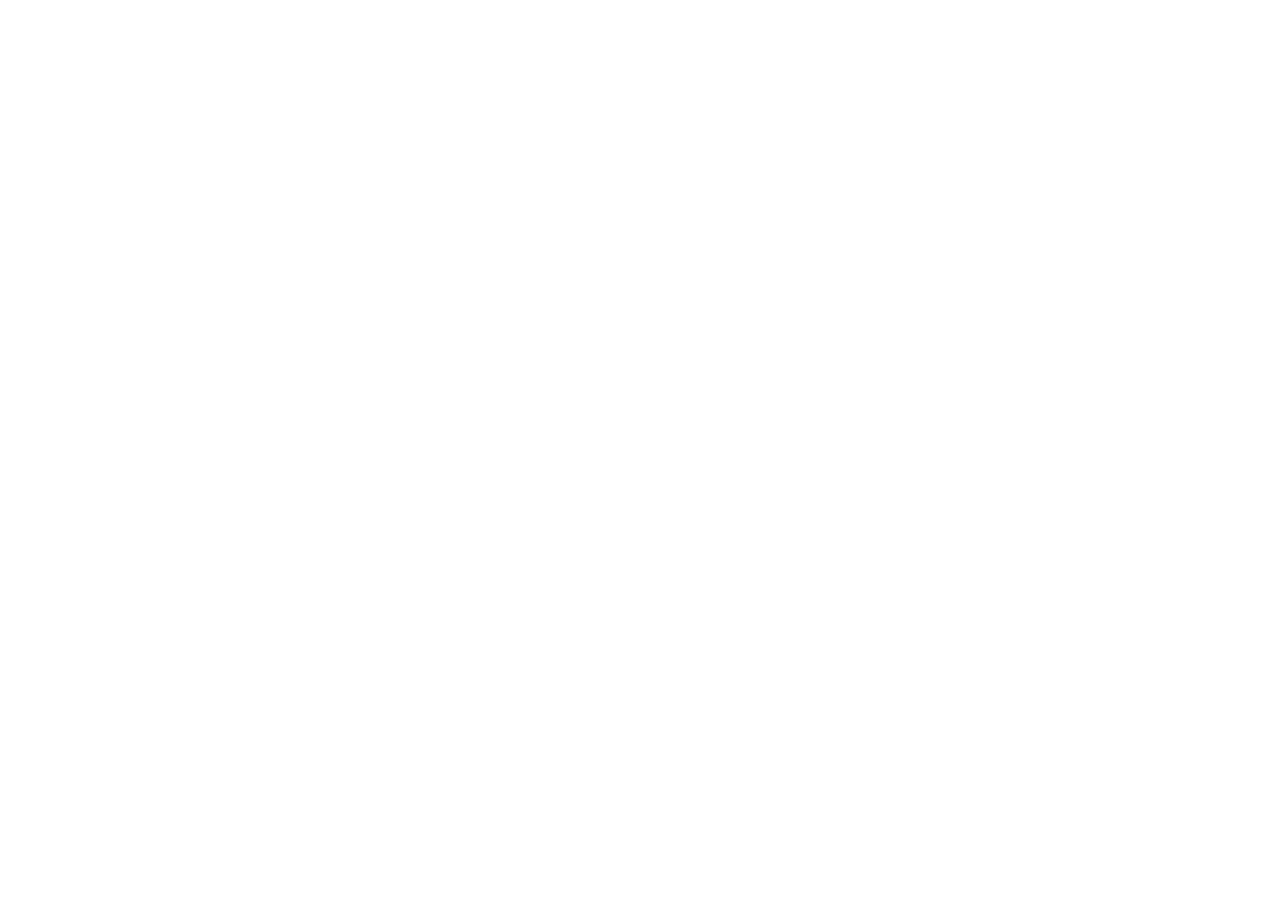
==== yt.html @ d844f575 "Created pages" ====
<!DOCTYPE html>
<html lang="en">
<head>
    <meta charset="UTF-8">
    <meta name="viewport" content="width=device-width, initial-scale=1.0">
    <title></title>
</head>

<style>
    *{
        margin: 0;
        padding: 0;
    }
</style>

<body>
    
</body>
</html>
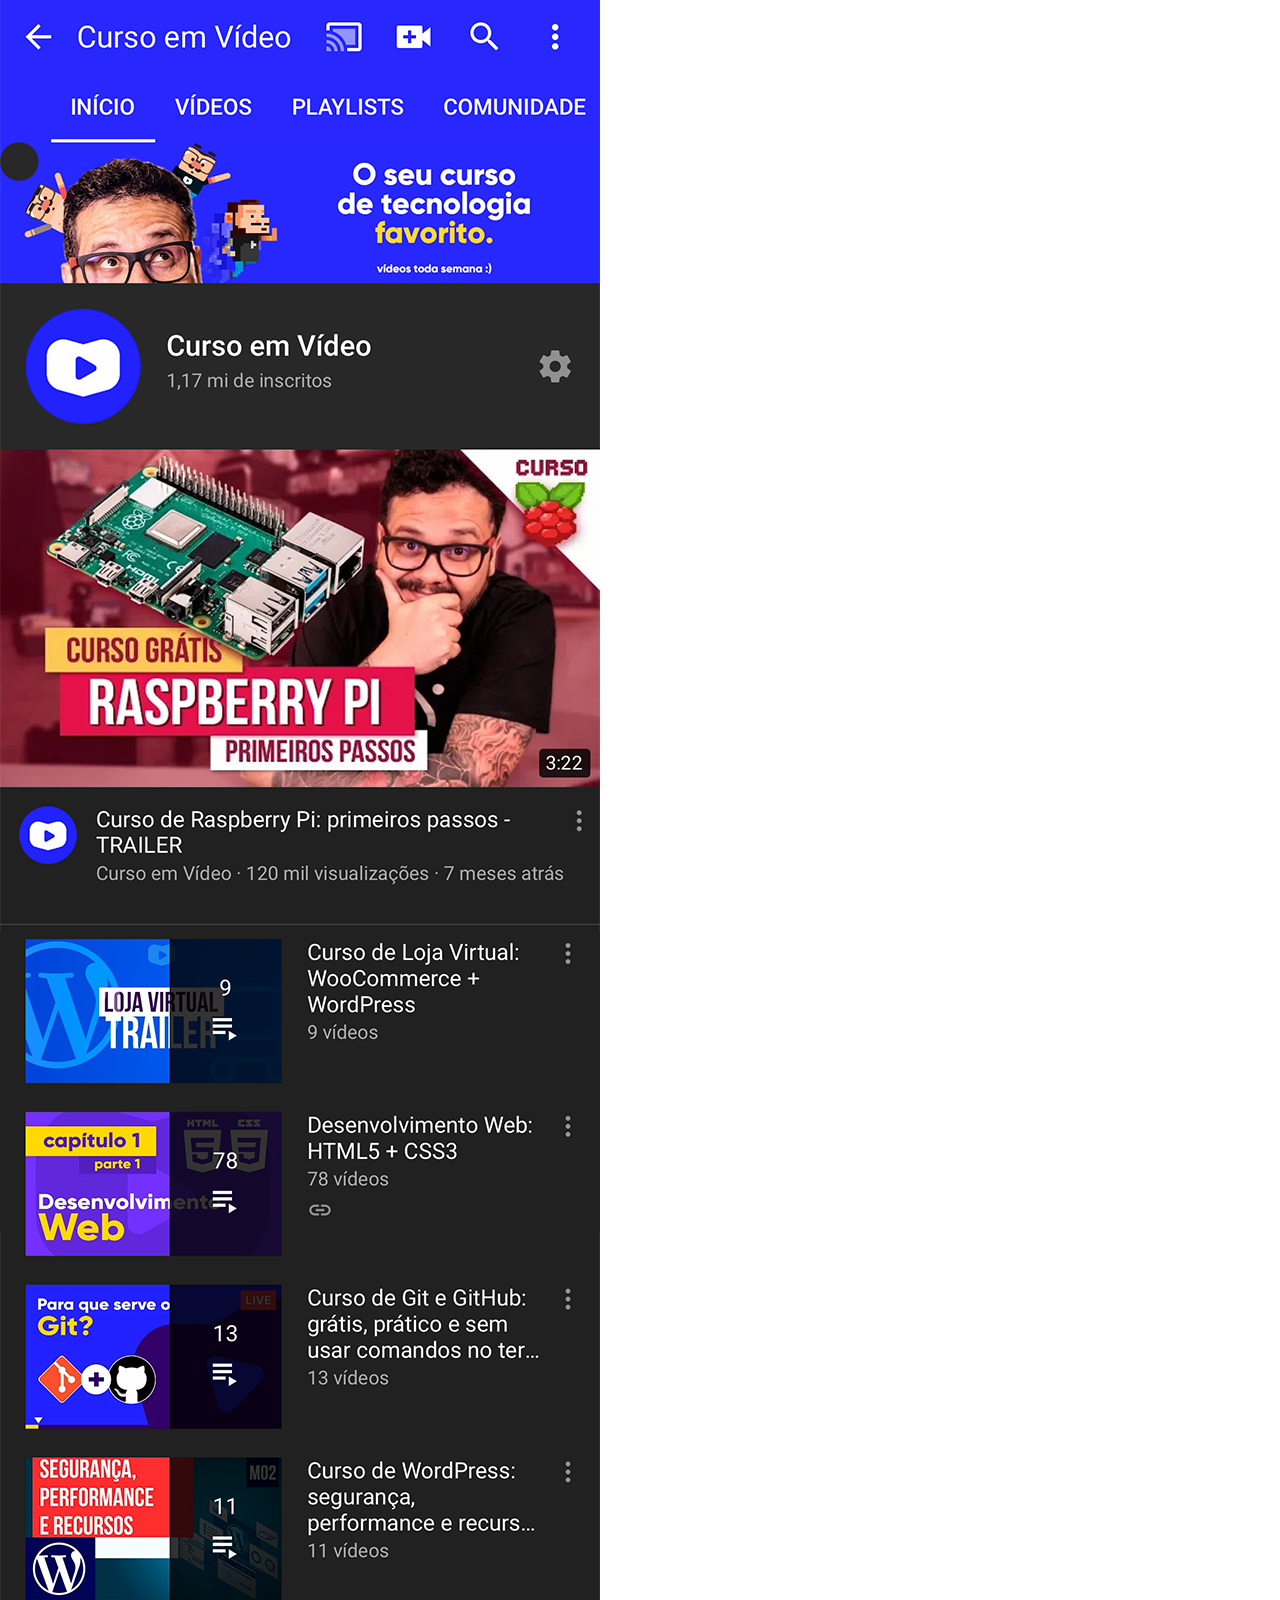
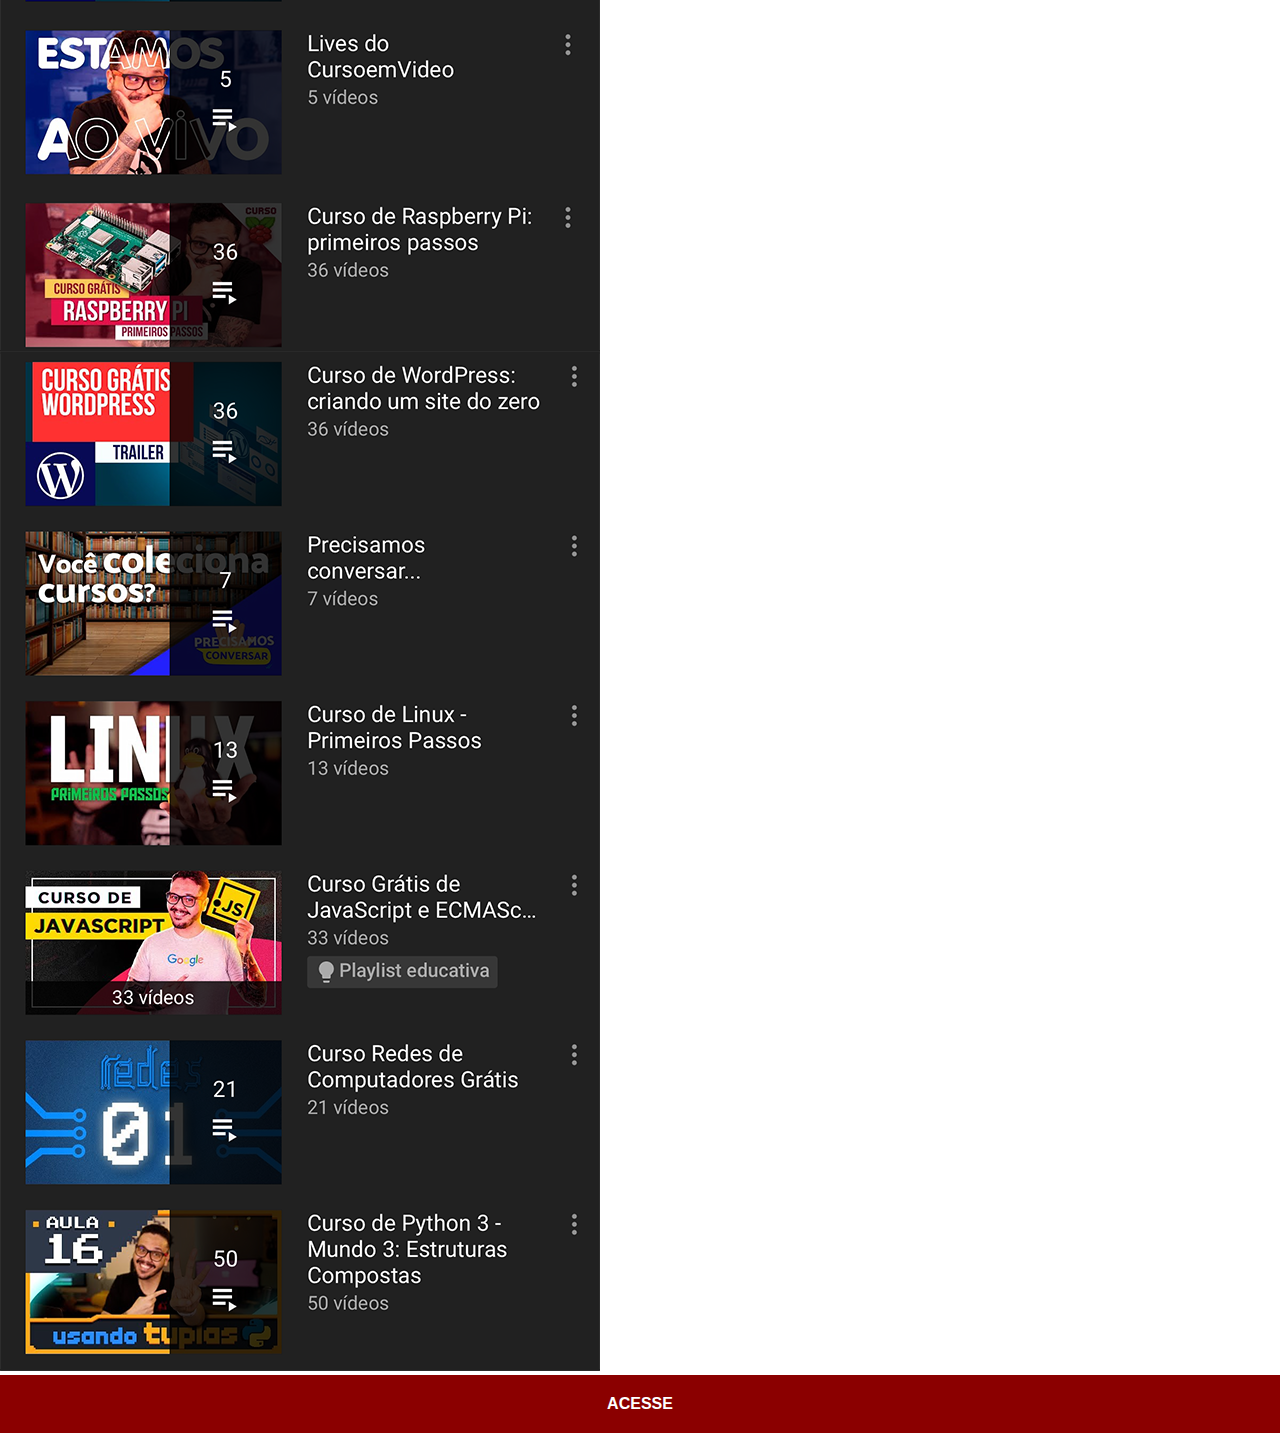
==== commit 35fe1a76: "img" ====
--- a/yt.html
+++ b/yt.html
@@ -10,10 +10,26 @@
     *{
         margin: 0;
         padding: 0;
+        font-family: Arial, Helvetica, sans-serif
     }
+
+    a{
+        display: block;
+        font-weight: bolder;
+        text-decoration: none;
+        background-color: darkred;
+        color: white;
+        padding: 20px;
+        text-align: center;
+
+
+    }
+
 </style>
 
 <body>
     
+    <img src="pacote-d013/imagens/tela-youtube.png" alt="Youtube">
+    <a href="https://www.youtube.com/watch?v=JNve0F0kxnk" target="_blank">ACESSE</a>
 </body>
 </html>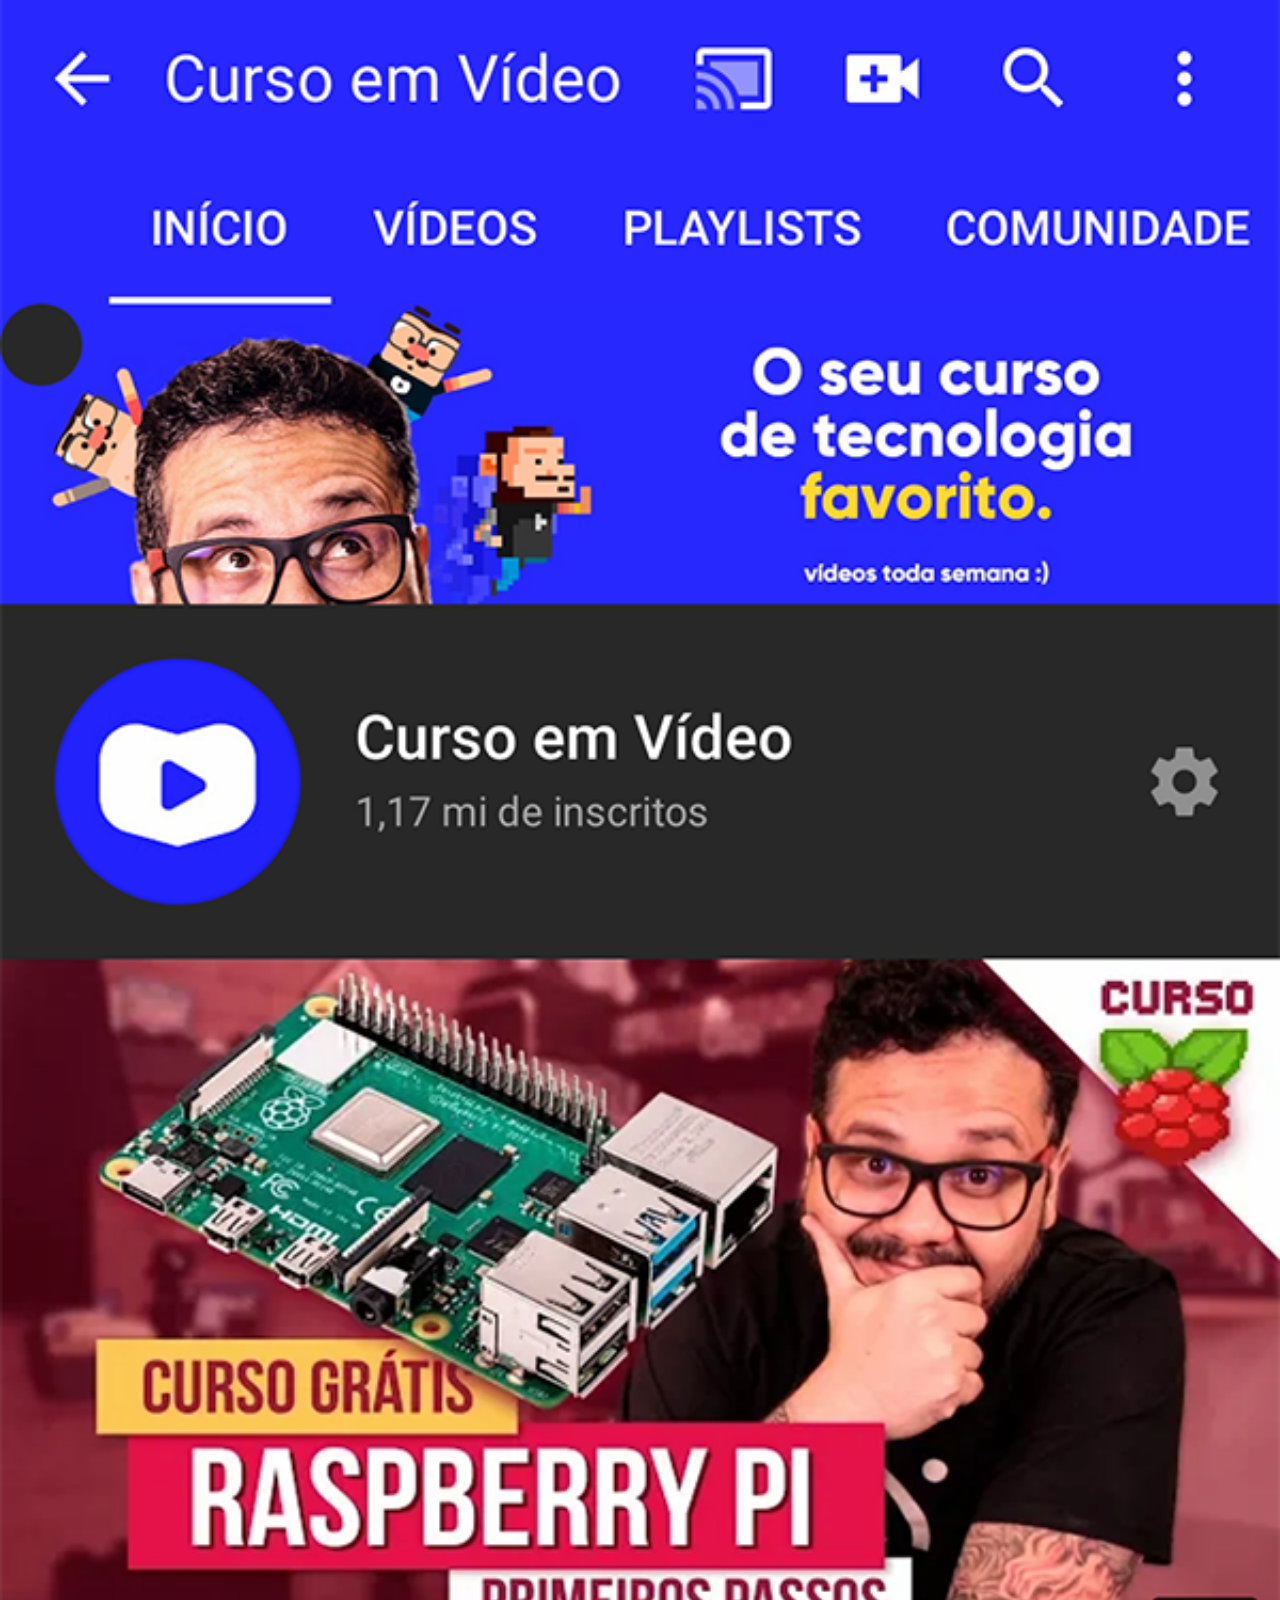
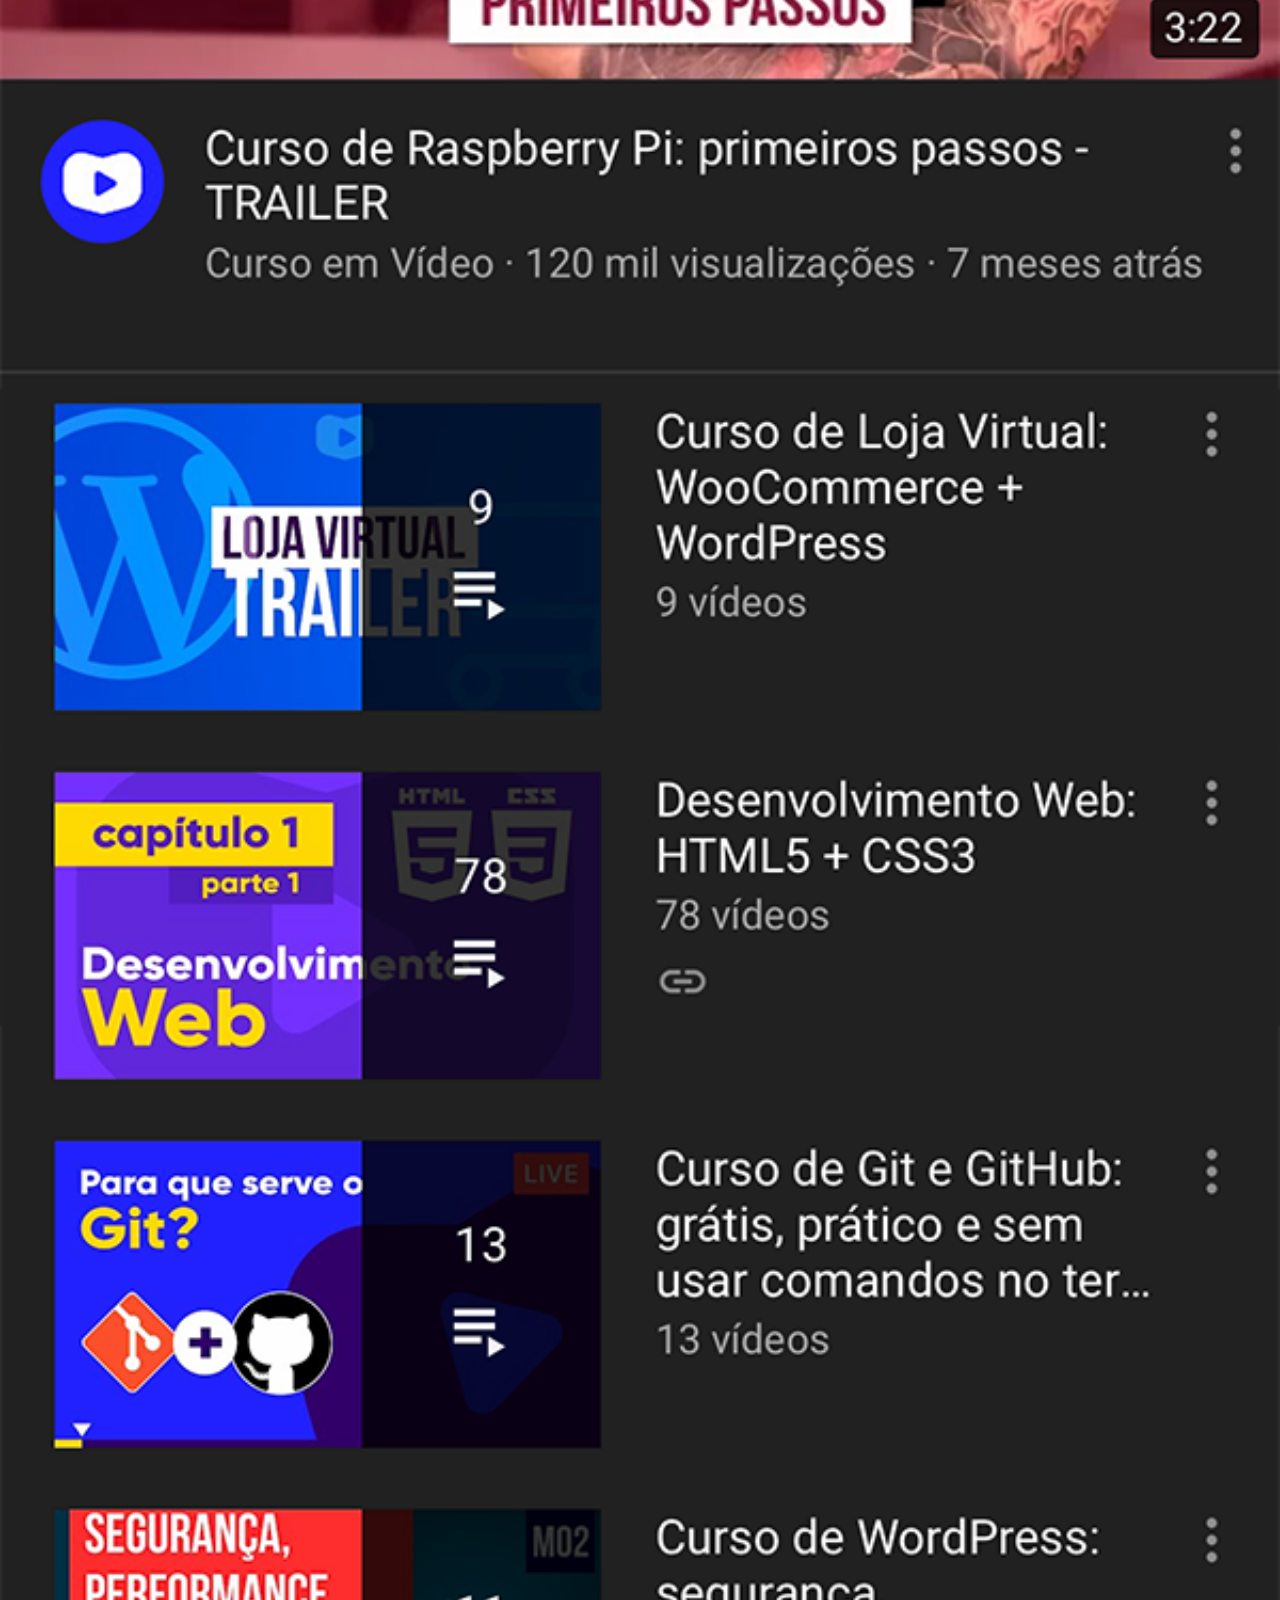
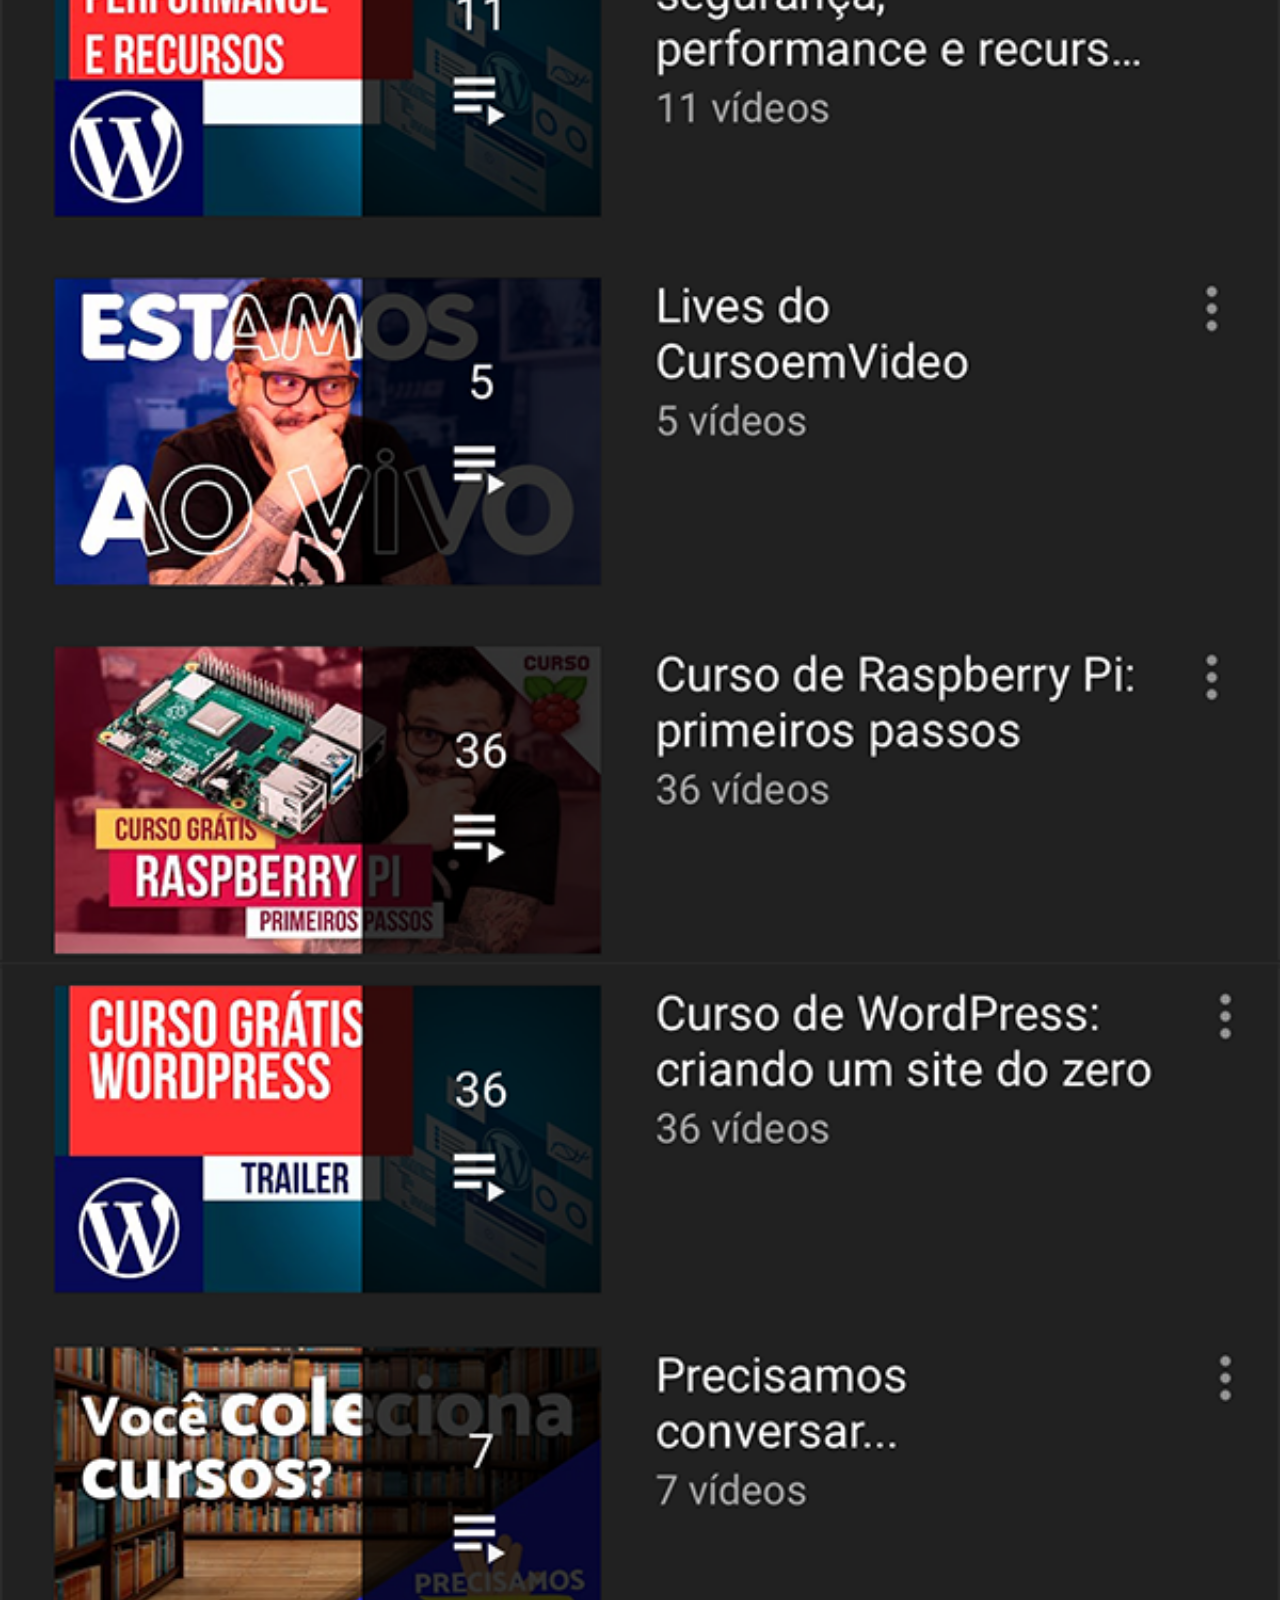
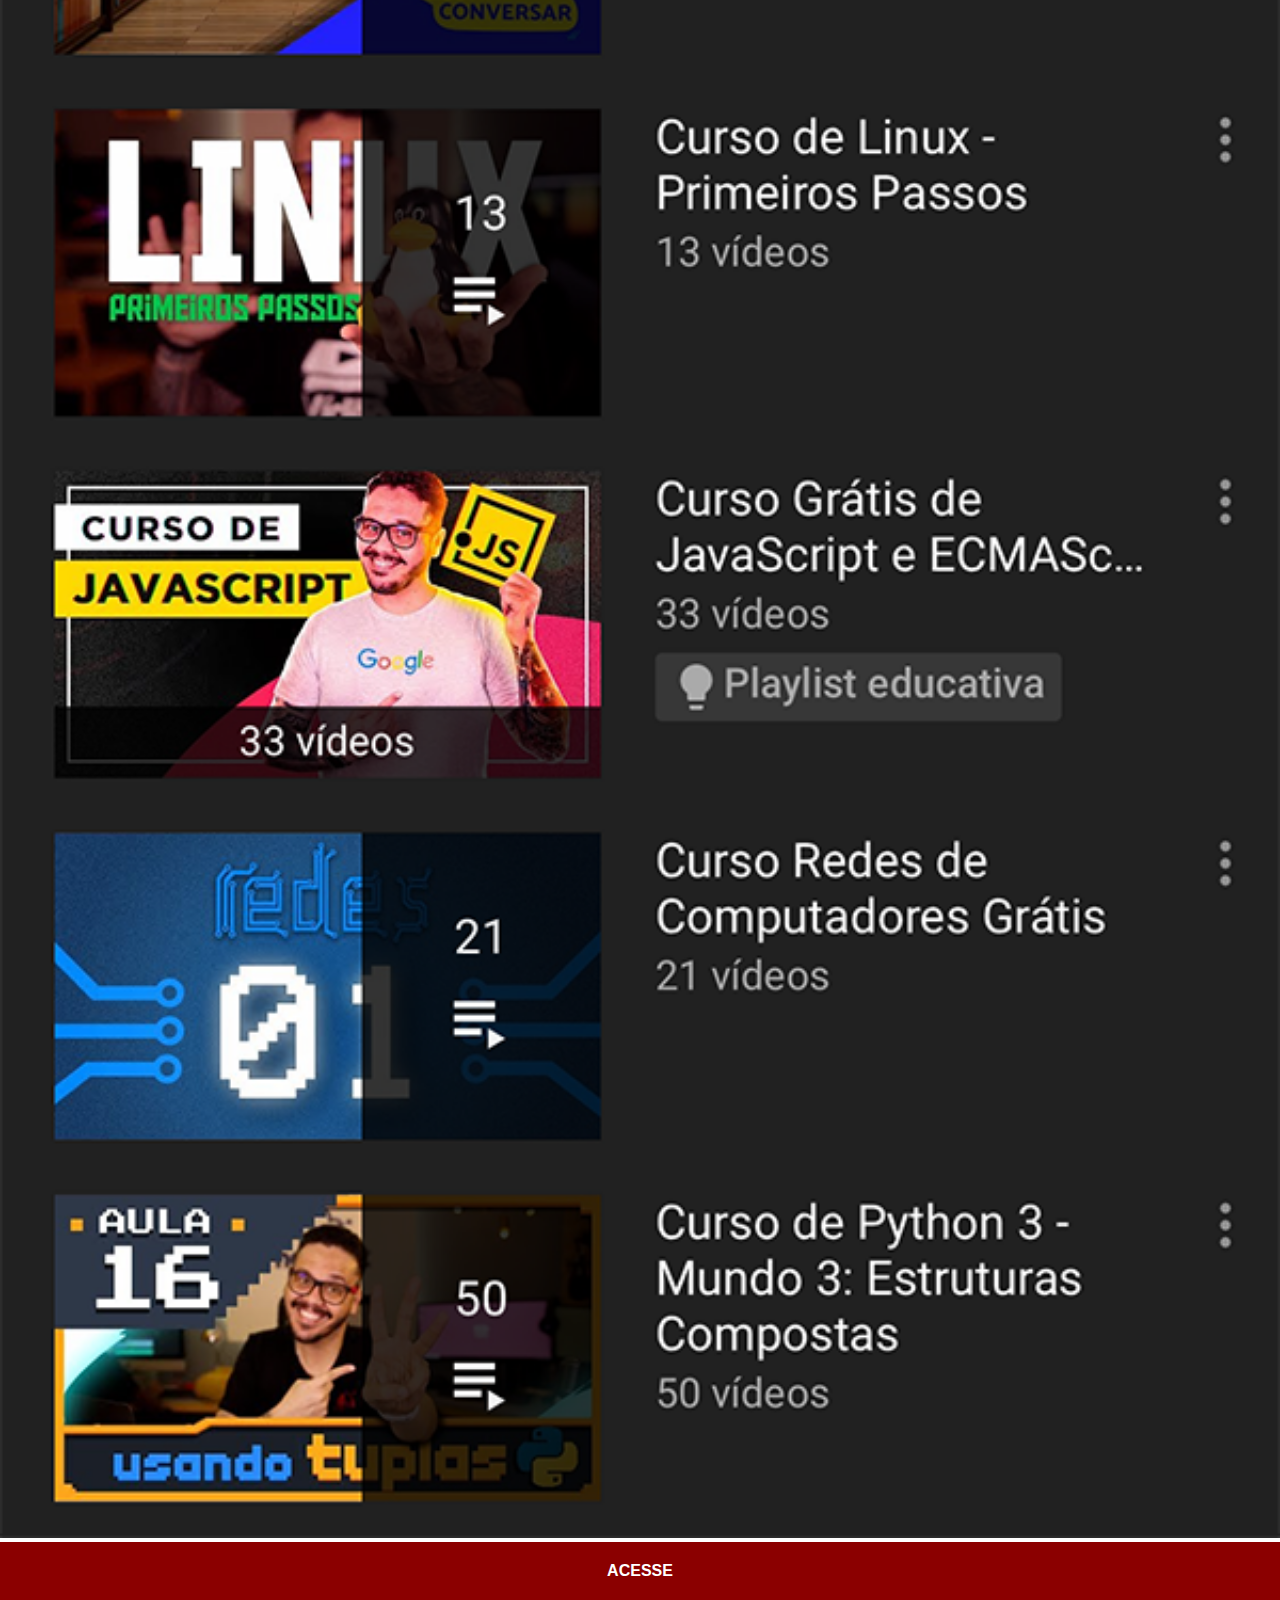
==== commit 95051bd2: "Created Youtube button" ====
--- a/yt.html
+++ b/yt.html
@@ -13,6 +13,15 @@
         font-family: Arial, Helvetica, sans-serif
     }
 
+    ::-webkit-scrollbar{
+        width: 0;
+        height: 0;
+    }
+
+    img{
+        width: 100vw;
+    }
+
     a{
         display: block;
         font-weight: bolder;
@@ -21,8 +30,6 @@
         color: white;
         padding: 20px;
         text-align: center;
-
-
     }
 
 </style>
